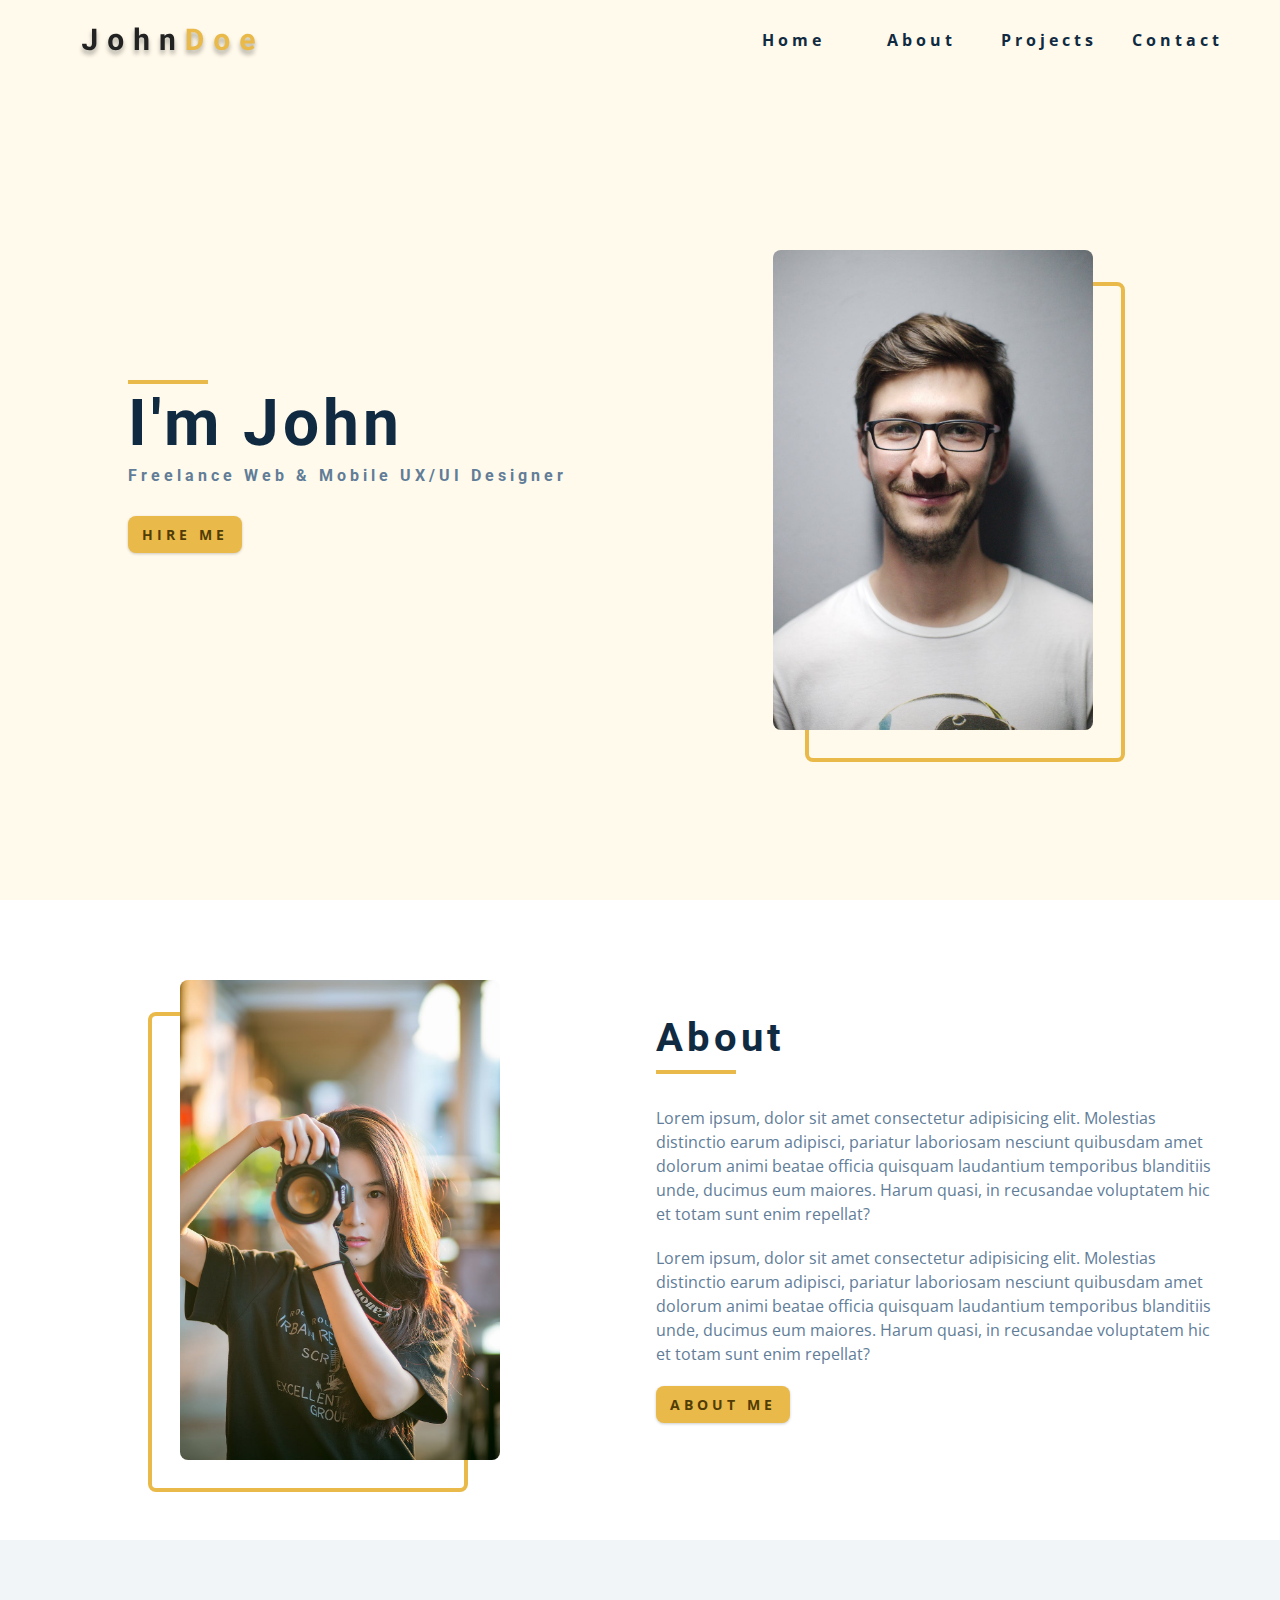
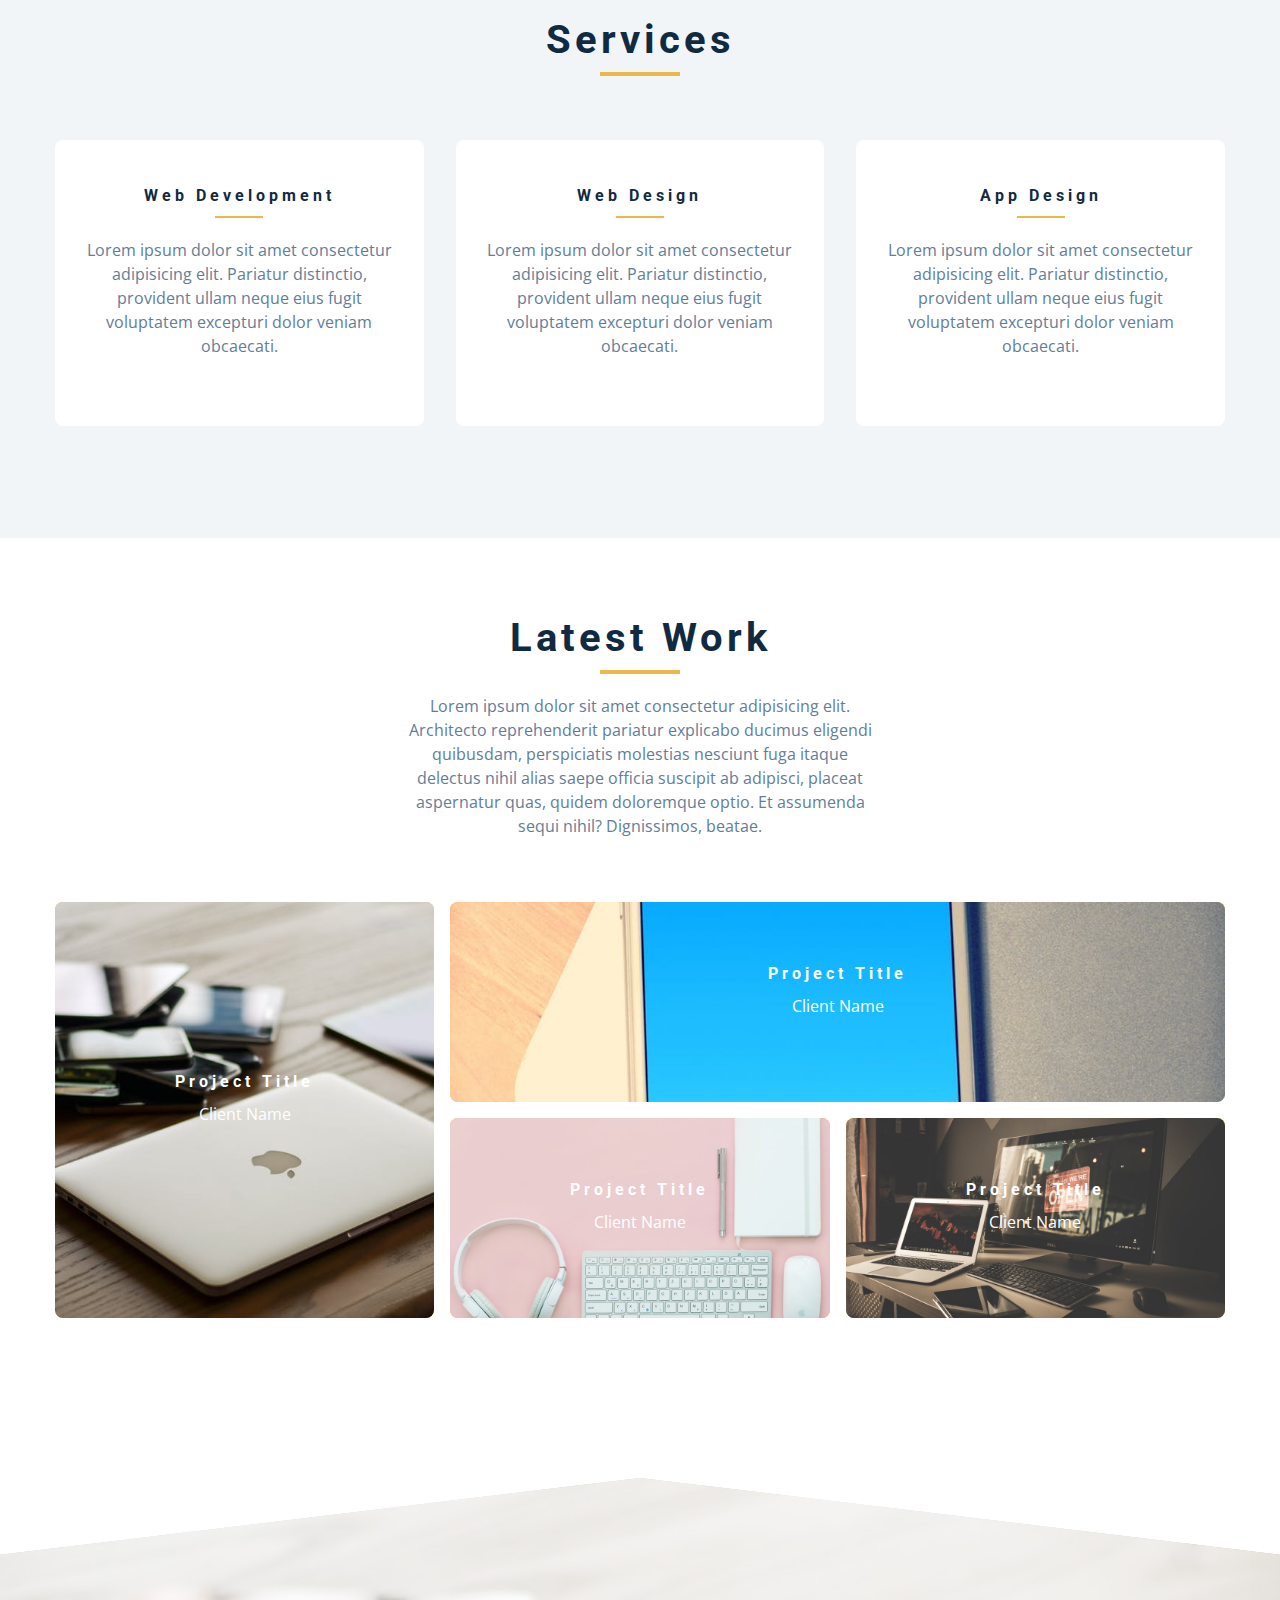
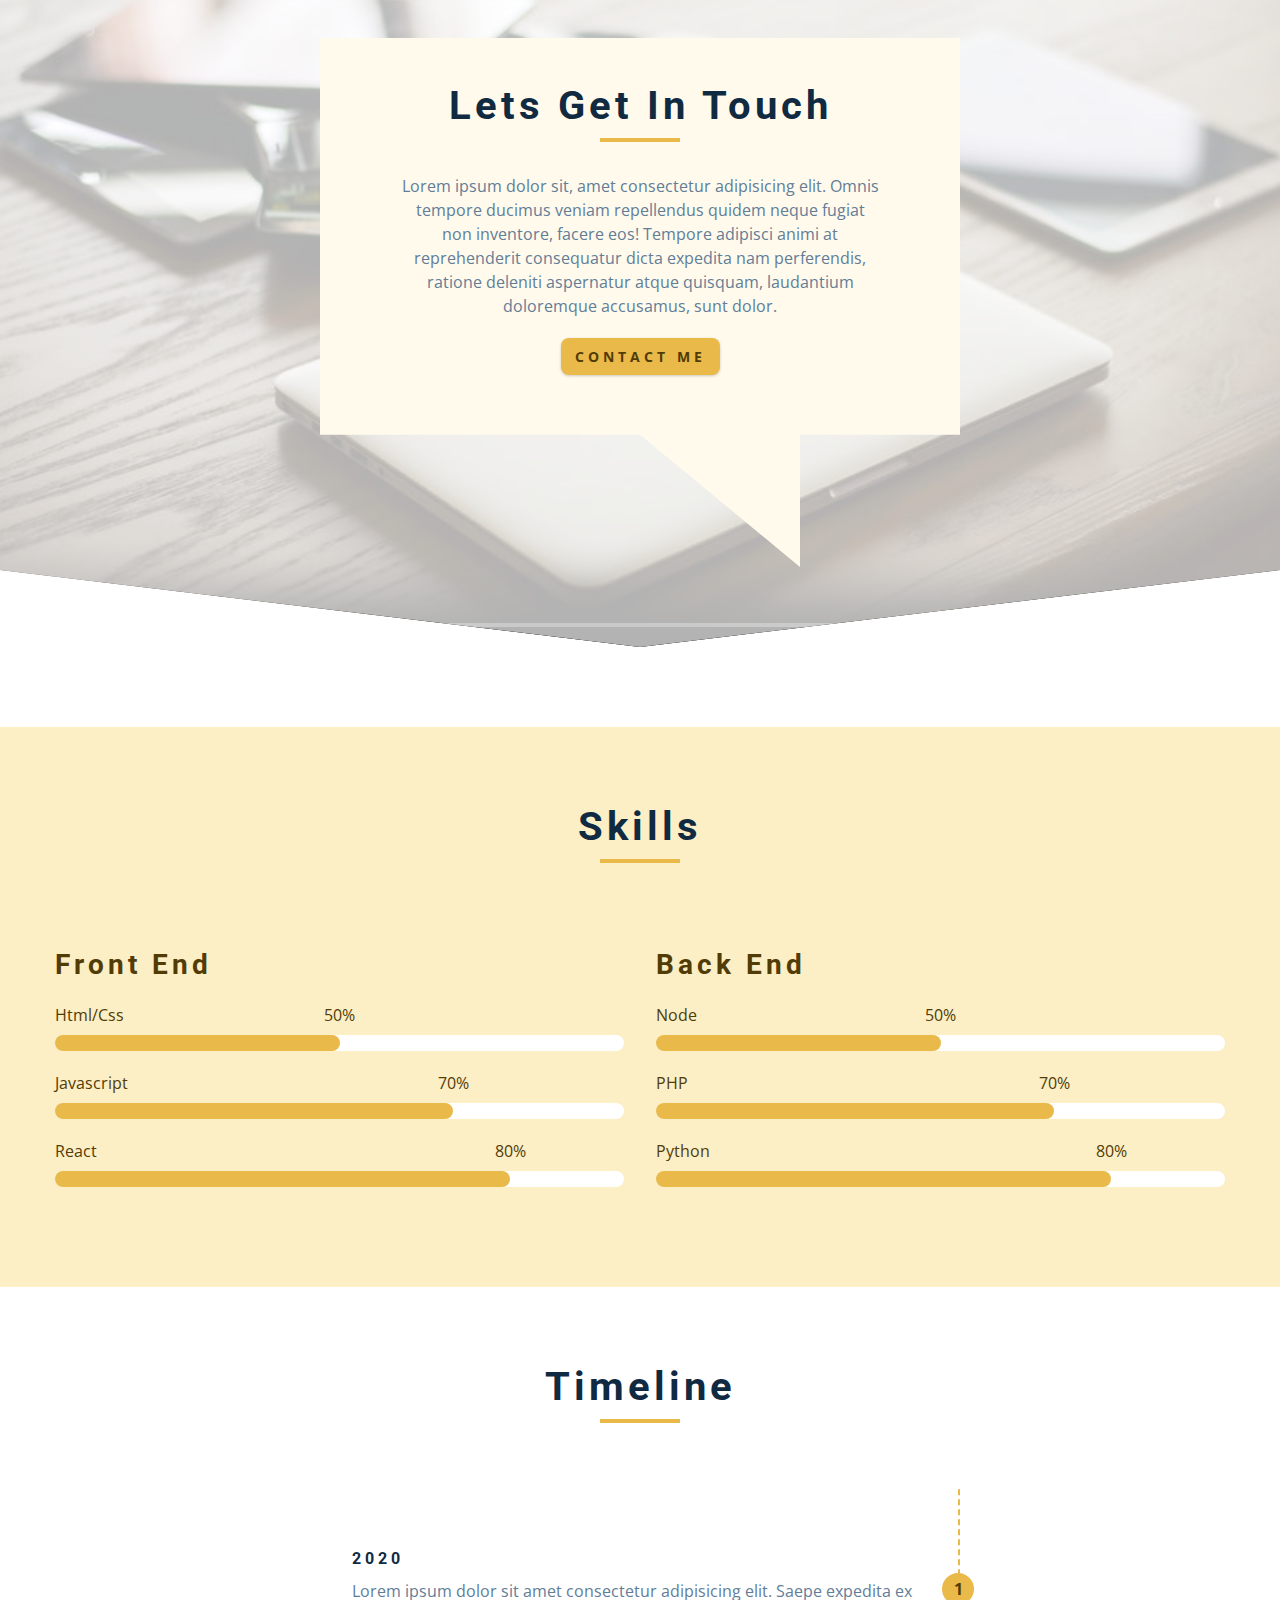
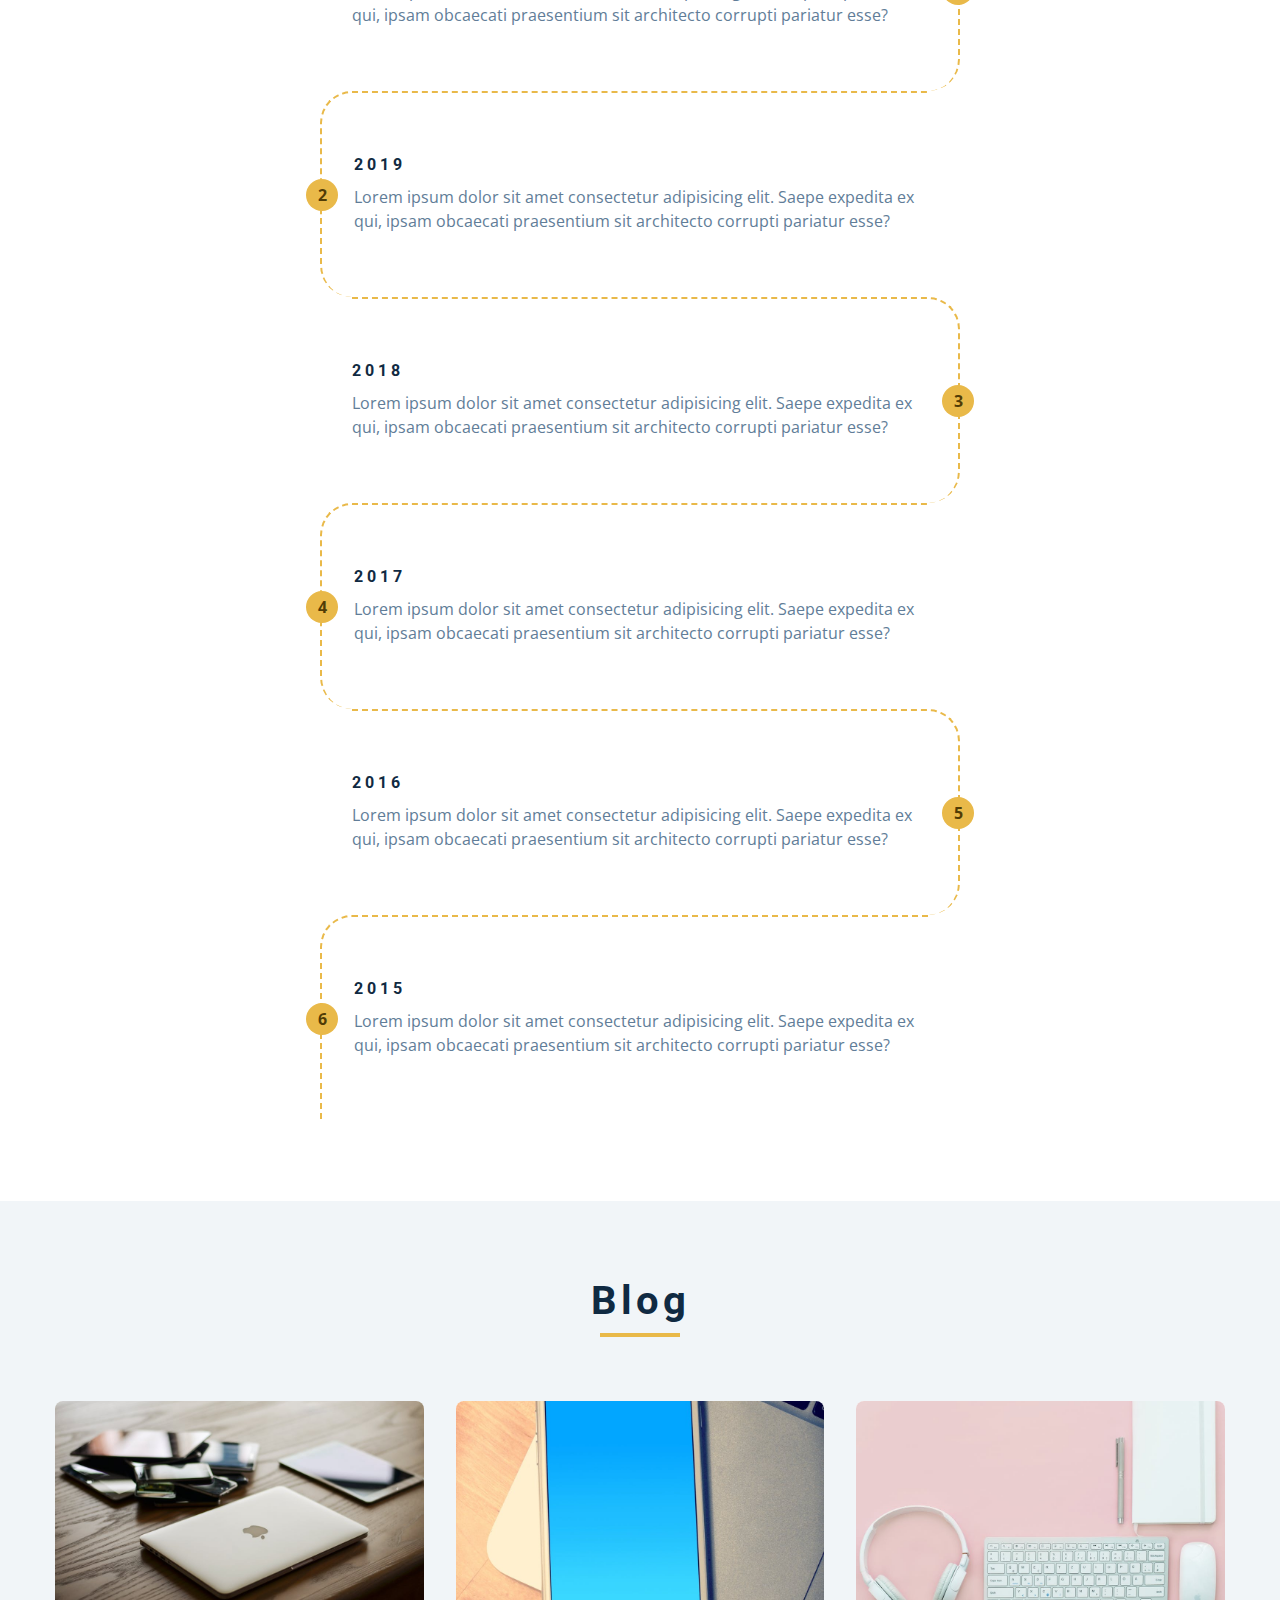
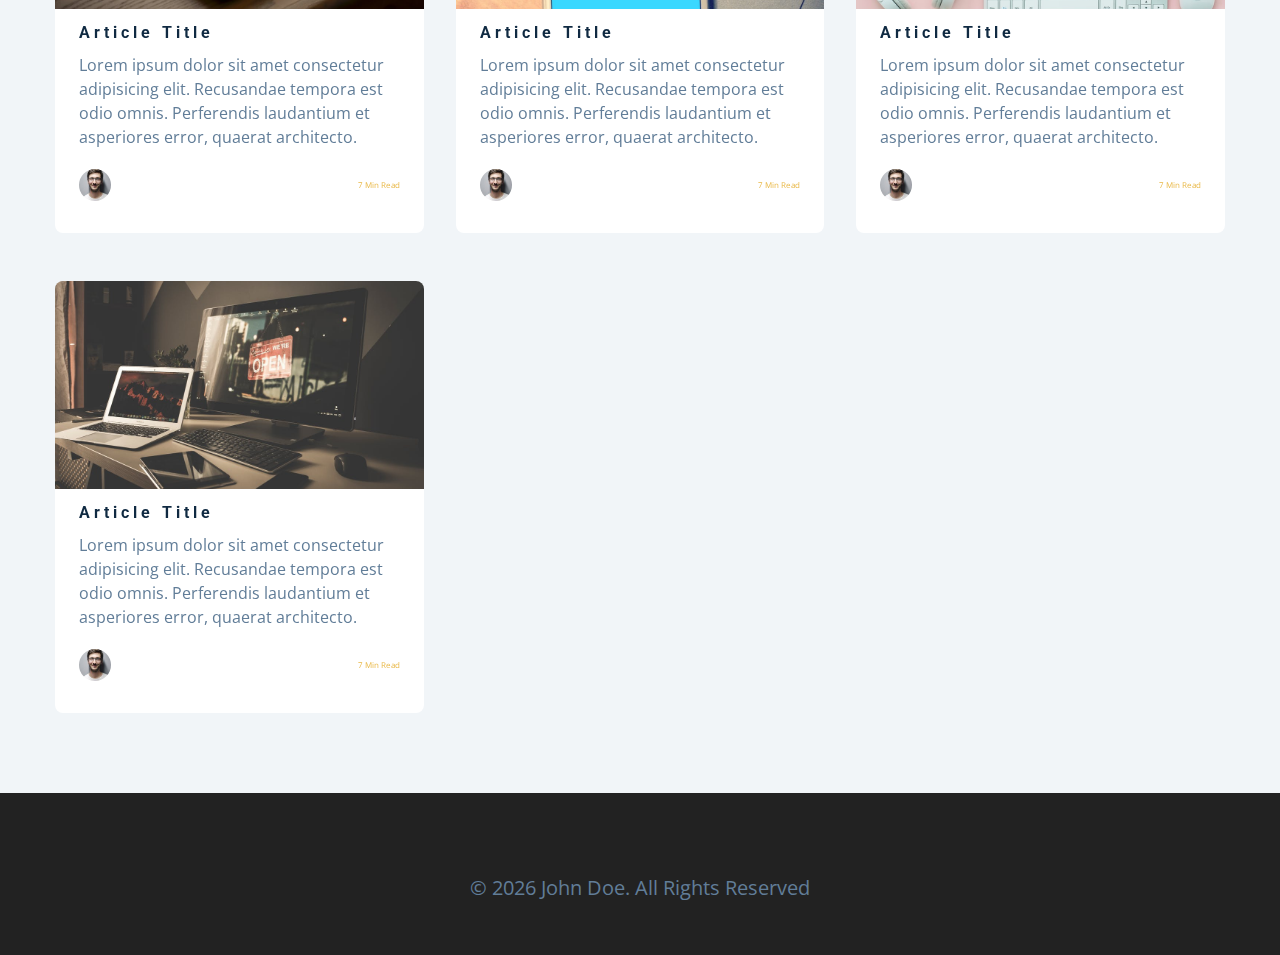
==== index.html @ f06150a5 "my commit" ====
<!DOCTYPE html>
<html lang="en">
  <head>
    <meta charset="UTF-8" />
    <meta name="viewport" content="width=device-width, initial-scale=1.0" />
    <title>John Doe || Home</title>
    <!-- font-awesome -->
    <link
      rel="stylesheet"
      href="./fontawesome-free-5.12.1-web/css/all.min.css"
    />
    <!-- css -->
    <link rel="stylesheet" href="./css/styles.css" />
  </head>
  <body>
    <!-- navbar -->
    <nav class="nav" id="nav">
      <div class="nav-center">
        <!-- nav header -->
        <div class="nav-header">
          <img src="./images/logo.svg" class="nav-logo" alt="nav-logo" />
          <button class="nav-btn" id="nav-btn">
            <i class="fas fa-bars"></i>
          </button>
        </div>
        <!-- nav links -->
        <ul class="nav-links">
          <li>
            <a href="index.html">home</a>
          </li>
          <li>
            <a href="about.html">about</a>
          </li>
          <li>
            <a href="projects.html">projects</a>
          </li>
          <li>
            <a href="contact.html">contact</a>
          </li>
        </ul>
      </div>
    </nav>
    <!-- end of navbar -->
    <!-- sidebar -->
    <aside class="sidebar" id="sidebar">
      <div>
        <button class="close-btn" id="close-btn">
          <i class="fas fa-times"></i>
        </button>
        <!-- nav links -->
        <ul class="sidebar-links">
          <li>
            <a href="index.html">home</a>
          </li>
          <li>
            <a href="about.html">about</a>
          </li>
          <li>
            <a href="projects.html">projects</a>
          </li>
          <li>
            <a href="contact.html">contact</a>
          </li>
        </ul>
        <!-- social icons -->
        <ul class="social-icons">
          <li>
            <a href="https://www.twitter.com" class="social-icon">
              <i class="fab fa-facebook"></i>
            </a>
          </li>
          <li>
            <a href="https://www.twitter.com" class="social-icon">
              <i class="fab fa-linkedin"></i>
            </a>
          </li>
          <li>
            <a href="https://www.twitter.com" class="social-icon">
              <i class="fab fa-squarespace"></i>
            </a>
          </li>
          <li>
            <a href="https://www.twitter.com" class="social-icon">
              <i class="fab fa-behance"></i>
            </a>
          </li>
          <li>
            <a href="https://www.twitter.com" class="social-icon">
              <i class="fab fa-instagram"></i>
            </a>
          </li>
        </ul>
      </div>
    </aside>
    <!-- end of sidebar -->
    <!-- header -->
    <header class="hero">
      <div class="section-center hero-center">
        <article class="hero-info">
          <div class="underline"></div>
          <h1>i'm John</h1>
          <h4>freelance web & mobile UX/UI designer</h4>
          <a href="contact.html" class="btn hero-btn">hire me</a>
          <!-- social icons -->
          <ul class="social-icons hero-icons">
            <li>
              <a href="https://www.twitter.com" class="social-icon">
                <i class="fab fa-facebook"></i>
              </a>
            </li>
            <li>
              <a href="https://www.twitter.com" class="social-icon">
                <i class="fab fa-linkedin"></i>
              </a>
            </li>
            <li>
              <a href="https://www.twitter.com" class="social-icon">
                <i class="fab fa-squarespace"></i>
              </a>
            </li>
            <li>
              <a href="https://www.twitter.com" class="social-icon">
                <i class="fab fa-behance"></i>
              </a>
            </li>
            <li>
              <a href="https://www.twitter.com" class="social-icon">
                <i class="fab fa-instagram"></i>
              </a>
            </li>
          </ul>
        </article>
        <article class="hero-img">
          <img src="./images/hero-img.jpeg" class="hero-photo" alt="John Doe" />
        </article>
      </div>
    </header>
    <!-- end of header -->
    <!-- about -->
    <section class="section about">
      <div class="section-center about-center">
        <!-- about img -->
        <article class="about-img">
          <img
            src="./images/about-img.jpeg"
            class="hero-photo"
            alt="about-img"
          />
        </article>
        <!-- about info -->
        <article class="about-info">
          <!-- section title -->
          <div class="section-title about-title">
            <h2>about</h2>
            <div class="underline"></div>
          </div>
          <!-- end of section title -->
          <p>
            Lorem ipsum, dolor sit amet consectetur adipisicing elit. Molestias
            distinctio earum adipisci, pariatur laboriosam nesciunt quibusdam
            amet dolorum animi beatae officia quisquam laudantium temporibus
            blanditiis unde, ducimus eum maiores. Harum quasi, in recusandae
            voluptatem hic et totam sunt enim repellat?
          </p>
          <p>
            Lorem ipsum, dolor sit amet consectetur adipisicing elit. Molestias
            distinctio earum adipisci, pariatur laboriosam nesciunt quibusdam
            amet dolorum animi beatae officia quisquam laudantium temporibus
            blanditiis unde, ducimus eum maiores. Harum quasi, in recusandae
            voluptatem hic et totam sunt enim repellat?
          </p>
          <a href="about.html" class="btn">about me</a>
        </article>
      </div>
    </section>
    <!-- end of about -->
    <!-- services -->
    <section class="section bg-grey">
      <!-- section title -->
      <div class="section-title">
        <h2>services</h2>
        <div class="underline"></div>
      </div>
      <!-- end of section title -->
      <div class="services-center section-center">
        <!-- single service -->
        <article class="service">
          <i class="fas fa-code service-icon"></i>
          <h4>web development</h4>
          <div class="underline"></div>
          <p>
            Lorem ipsum dolor sit amet consectetur adipisicing elit. Pariatur
            distinctio, provident ullam neque eius fugit voluptatem excepturi
            dolor veniam obcaecati.
          </p>
        </article>
        <!-- end of single service -->
        <!-- single service -->
        <article class="service">
          <i class="fab fa-sketch service-icon"></i>
          <h4>web design</h4>
          <div class="underline"></div>
          <p>
            Lorem ipsum dolor sit amet consectetur adipisicing elit. Pariatur
            distinctio, provident ullam neque eius fugit voluptatem excepturi
            dolor veniam obcaecati.
          </p>
        </article>
        <!-- end of single service -->
        <!-- single service -->
        <article class="service">
          <i class="fab fa-android service-icon"></i>
          <h4>app design</h4>
          <div class="underline"></div>
          <p>
            Lorem ipsum dolor sit amet consectetur adipisicing elit. Pariatur
            distinctio, provident ullam neque eius fugit voluptatem excepturi
            dolor veniam obcaecati.
          </p>
        </article>
        <!-- end of single service -->
      </div>
    </section>
    <!-- end of services -->
    <!-- projects -->
    <section class="section projects">
      <!-- section title -->
      <div class="section-title">
        <h2>latest work</h2>
        <div class="underline"></div>
        <p class="projects-text">
          Lorem ipsum dolor sit amet consectetur adipisicing elit. Architecto
          reprehenderit pariatur explicabo ducimus eligendi quibusdam,
          perspiciatis molestias nesciunt fuga itaque delectus nihil alias saepe
          officia suscipit ab adipisci, placeat aspernatur quas, quidem
          doloremque optio. Et assumenda sequi nihil? Dignissimos, beatae.
        </p>
      </div>
      <!-- end of section title -->
      <div class="section-center projects-center">
        <!-- single project -->
        <a href="projects.html" class="project-1">
          <article class="project">
            <img
              src="./images/project-1.jpeg"
              alt="single project"
              class="project-img"
            />
            <div class="project-info">
              <h4>project title</h4>
              <p>client name</p>
            </div>
          </article>
        </a>
        <!-- end of single project -->
        <!-- single project -->
        <a href="projects.html" class="project-2">
          <article class="project">
            <img
              src="./images/project-2.jpeg"
              alt="single project"
              class="project-img"
            />
            <div class="project-info">
              <h4>project title</h4>
              <p>client name</p>
            </div>
          </article>
        </a>
        <!-- end of single project -->
        <!-- single project -->
        <a href="projects.html" class="project-3">
          <article class="project">
            <img
              src="./images/project-3.jpeg"
              alt="single project"
              class="project-img"
            />
            <div class="project-info">
              <h4>project title</h4>
              <p>client name</p>
            </div>
          </article>
        </a>
        <!-- end of single project -->
        <!-- single project -->
        <a href="projects.html" class="project-4">
          <article class="project">
            <img
              src="./images/project-4.jpeg"
              alt="single project"
              class="project-img"
            />
            <div class="project-info">
              <h4>project title</h4>
              <p>client name</p>
            </div>
          </article>
        </a>
        <!-- end of single project -->
      </div>
    </section>
    <!-- end of projects -->
    <!-- connect -->
    <section class="connect">
      <video
        controls
        autoplay
        muted
        loop
        class="video-container"
        poster="./images/project-1.jpeg"
      >
        <source src="./videos/connect.mp4" type="video/mp4" />
        sorry,your browser does not support embeded videos
      </video>
      <div class="video-banner">
        <!-- section title -->
        <div class="section-title">
          <h2>lets get in touch</h2>
          <div class="underline"></div>
        </div>
        <p class="video-text">
          Lorem ipsum dolor sit, amet consectetur adipisicing elit. Omnis
          tempore ducimus veniam repellendus quidem neque fugiat non inventore,
          facere eos! Tempore adipisci animi at reprehenderit consequatur dicta
          expedita nam perferendis, ratione deleniti aspernatur atque quisquam,
          laudantium doloremque accusamus, sunt dolor.
        </p>
        <a href="contact.html" class="btn">contact me</a>
        <!-- end of section title -->
      </div>
    </section>
    <!-- end of connect -->
    <!-- skills -->
    <section class="section skills">
      <!-- section title -->
      <div class="section-title">
        <h2>skills</h2>
        <div class="underline"></div>
      </div>
      <!-- end of section title -->
      <div class="section-center skills-center">
        <article>
          <h3>front end</h3>
          <!-- single skill -->
          <div class="skill">
            <p>html/css</p>
            <div class="skill-container">
              <div class="skill-value"></div>
              <p class="skill-text">50%</p>
            </div>
          </div>
          <!-- end of single skill -->
          <!-- single skill -->
          <div class="skill">
            <p>Javascript</p>
            <div class="skill-container">
              <div class="skill-value value-70"></div>
              <p class="skill-text skill-text-70">70%</p>
            </div>
          </div>
          <!-- end of single skill -->
          <!-- single skill -->
          <div class="skill">
            <p>React</p>
            <div class="skill-container">
              <div class="skill-value value-80"></div>
              <p class="skill-text skill-text-80">80%</p>
            </div>
          </div>
          <!-- end of single skill -->
        </article>
        <article>
          <h3>back end</h3>
          <!-- single skill -->
          <div class="skill">
            <p>node</p>
            <div class="skill-container">
              <div class="skill-value"></div>
              <p class="skill-text">50%</p>
            </div>
          </div>
          <!-- end of single skill -->
          <!-- single skill -->
          <div class="skill">
            <p>PHP</p>
            <div class="skill-container">
              <div class="skill-value value-70"></div>
              <p class="skill-text skill-text-70">70%</p>
            </div>
          </div>
          <!-- end of single skill -->
          <!-- single skill -->
          <div class="skill">
            <p>Python</p>
            <div class="skill-container">
              <div class="skill-value value-80"></div>
              <p class="skill-text skill-text-80">80%</p>
            </div>
          </div>
          <!-- end of single skill -->
        </article>
      </div>
    </section>
    <!-- end of skills -->
    <!-- timeline -->
    <section class="section timeline">
      <!-- section title -->
      <div class="section-title">
        <h2>timeline</h2>
        <div class="underline"></div>
      </div>
      <!-- end of section title -->
      <div class="section-center timeline-center">
        <!-- single timeline item -->
        <article class="timeline-item">
          <h4>2020</h4>
          <p>
            Lorem ipsum dolor sit amet consectetur adipisicing elit. Saepe
            expedita ex qui, ipsam obcaecati praesentium sit architecto corrupti
            pariatur esse?
          </p>
          <span class="number">1</span>
        </article>
        <!-- end of single timeline item -->
        <!-- single timeline item -->
        <article class="timeline-item">
          <h4>2019</h4>
          <p>
            Lorem ipsum dolor sit amet consectetur adipisicing elit. Saepe
            expedita ex qui, ipsam obcaecati praesentium sit architecto corrupti
            pariatur esse?
          </p>
          <span class="number">2</span>
        </article>
        <!-- end of single timeline item -->
        <!-- single timeline item -->
        <article class="timeline-item">
          <h4>2018</h4>
          <p>
            Lorem ipsum dolor sit amet consectetur adipisicing elit. Saepe
            expedita ex qui, ipsam obcaecati praesentium sit architecto corrupti
            pariatur esse?
          </p>
          <span class="number">3</span>
        </article>
        <!-- end of single timeline item -->
        <!-- single timeline item -->
        <article class="timeline-item">
          <h4>2017</h4>
          <p>
            Lorem ipsum dolor sit amet consectetur adipisicing elit. Saepe
            expedita ex qui, ipsam obcaecati praesentium sit architecto corrupti
            pariatur esse?
          </p>
          <span class="number">4</span>
        </article>
        <!-- end of single timeline item -->
        <!-- single timeline item -->
        <article class="timeline-item">
          <h4>2016</h4>
          <p>
            Lorem ipsum dolor sit amet consectetur adipisicing elit. Saepe
            expedita ex qui, ipsam obcaecati praesentium sit architecto corrupti
            pariatur esse?
          </p>
          <span class="number">5</span>
        </article>
        <!-- end of single timeline item -->
        <!-- single timeline item -->
        <article class="timeline-item">
          <h4>2015</h4>
          <p>
            Lorem ipsum dolor sit amet consectetur adipisicing elit. Saepe
            expedita ex qui, ipsam obcaecati praesentium sit architecto corrupti
            pariatur esse?
          </p>
          <span class="number">6</span>
        </article>
        <!-- end of single timeline item -->
      </div>
    </section>
    <!--end of  timeline -->
    <!-- blog -->
    <section class="section blog">
      <!-- section title -->
      <div class="section-title">
        <h2>Blog</h2>
        <div class="underline"></div>
      </div>
      <!-- end of section title -->
      <div class="section-center blog-center">
        <!-- single article -->
        <div class="card">
          <!-- card front -->
          <div class="card-side card-front">
            <img src="./images/project-1.jpeg" alt="" />
            <div class="card-info">
              <h4>article title</h4>
              <p>
                Lorem ipsum dolor sit amet consectetur adipisicing elit.
                Recusandae tempora est odio omnis. Perferendis laudantium et
                asperiores error, quaerat architecto.
              </p>
              <div class="card-footer">
                <img src="./images/hero-img-small.jpeg" alt="author-img" />
                <p>7 min read</p>
              </div>
            </div>
          </div>
          <!-- card back -->
          <div class="card-side card-back">
            <button class="btn">read more</button>
          </div>
        </div>
        <!-- end of single article -->
        <!-- single article -->
        <div class="card">
          <!-- card front -->
          <div class="card-side card-front">
            <img src="./images/project-2.jpeg" alt="" />
            <div class="card-info">
              <h4>article title</h4>
              <p>
                Lorem ipsum dolor sit amet consectetur adipisicing elit.
                Recusandae tempora est odio omnis. Perferendis laudantium et
                asperiores error, quaerat architecto.
              </p>
              <div class="card-footer">
                <img src="./images/hero-img-small.jpeg" alt="author-img" />
                <p>7 min read</p>
              </div>
            </div>
          </div>
          <!-- card back -->
          <div class="card-side card-back">
            <button class="btn">read more</button>
          </div>
        </div>
        <!-- end of single article -->
        <!-- single article -->
        <div class="card">
          <!-- card front -->
          <div class="card-side card-front">
            <img src="./images/project-3.jpeg" alt="" />
            <div class="card-info">
              <h4>article title</h4>
              <p>
                Lorem ipsum dolor sit amet consectetur adipisicing elit.
                Recusandae tempora est odio omnis. Perferendis laudantium et
                asperiores error, quaerat architecto.
              </p>
              <div class="card-footer">
                <img src="./images/hero-img-small.jpeg" alt="author-img" />
                <p>7 min read</p>
              </div>
            </div>
          </div>
          <!-- card back -->
          <div class="card-side card-back">
            <button class="btn">read more</button>
          </div>
        </div>
        <!-- end of single article -->
        <!-- single article -->
        <div class="card">
          <!-- card front -->
          <div class="card-side card-front">
            <img src="./images/project-4.jpeg" alt="" />
            <div class="card-info">
              <h4>article title</h4>
              <p>
                Lorem ipsum dolor sit amet consectetur adipisicing elit.
                Recusandae tempora est odio omnis. Perferendis laudantium et
                asperiores error, quaerat architecto.
              </p>
              <div class="card-footer">
                <img src="./images/hero-img-small.jpeg" alt="author-img" />
                <p>7 min read</p>
              </div>
            </div>
          </div>
          <!-- card back -->
          <div class="card-side card-back">
            <button class="btn">read more</button>
          </div>
        </div>
        <!-- end of single article -->
      </div>
    </section>
    <!--end of  blog -->
    <!-- footer -->
    <footer class="footer">
      <!-- social icons -->
      <ul class="social-icons">
        <li>
          <a href="https://www.twitter.com" class="social-icon">
            <i class="fab fa-facebook"></i>
          </a>
        </li>
        <li>
          <a href="https://www.twitter.com" class="social-icon">
            <i class="fab fa-linkedin"></i>
          </a>
        </li>
        <li>
          <a href="https://www.twitter.com" class="social-icon">
            <i class="fab fa-squarespace"></i>
          </a>
        </li>
        <li>
          <a href="https://www.twitter.com" class="social-icon">
            <i class="fab fa-behance"></i>
          </a>
        </li>
        <li>
          <a href="https://www.twitter.com" class="social-icon">
            <i class="fab fa-instagram"></i>
          </a>
        </li>
      </ul>
      <p>&copy; <span id="date"></span> john doe. all rights reserved</p>
    </footer>
    <script src="./js/app.js"></script>
  </body>
</html>
---- css/styles.css ----
/*
=============== 
Fonts
===============
*/
@import url("https://fonts.googleapis.com/css?family=Open+Sans|Roboto:400,700&display=swap");

/*
=============== 
Variables
===============
*/

:root {
  /* dark shades of primary color*/
  --clr-primary-1: hsl(43, 86%, 17%);
  --clr-primary-2: hsl(43, 77%, 27%);
  --clr-primary-3: hsl(43, 72%, 37%);
  --clr-primary-4: hsl(42, 63%, 48%);
  /* primary/main color */
  --clr-primary-5: hsl(42, 78%, 60%);
  /* lighter shades of primary color */
  --clr-primary-6: hsl(43, 89%, 70%);
  --clr-primary-7: hsl(43, 90%, 76%);
  --clr-primary-8: hsl(45, 86%, 81%);
  --clr-primary-9: hsl(45, 90%, 88%);
  --clr-primary-10: hsl(45, 100%, 96%);
  /* darkest grey - used for headings */
  --clr-grey-1: hsl(209, 61%, 16%);
  --clr-grey-2: hsl(211, 39%, 23%);
  --clr-grey-3: hsl(209, 34%, 30%);
  --clr-grey-4: hsl(209, 28%, 39%);
  /* grey used for paragraphs */
  --clr-grey-5: hsl(210, 22%, 49%);
  --clr-grey-6: hsl(209, 23%, 60%);
  --clr-grey-7: hsl(211, 27%, 70%);
  --clr-grey-8: hsl(210, 31%, 80%);
  --clr-grey-9: hsl(212, 33%, 89%);
  --clr-grey-10: hsl(210, 36%, 96%);
  --clr-white: #fff;
  --ff-primary: "Roboto", sans-serif;
  --ff-secondary: "Open Sans", sans-serif;
  --transition: all 0.3s linear;
  --spacing: 0.25rem;
  --radius: 0.5rem;
  --light-shadow: 0 5px 15px rgba(0, 0, 0, 0.1);
  --dark-shadow: 0 5px 15px rgba(0, 0, 0, 0.2);
  --max-width: 1170px;
}
/*
=============== 
Global Styles
===============
*/

*,
::after,
::before {
  margin: 0;
  padding: 0;
  box-sizing: border-box;
}
body {
  font-family: var(--ff-secondary);
  background: var(--clr-white);
  color: var(--clr-grey-1);
  line-height: 1.5;
  font-size: 0.875rem;
}
ul {
  list-style-type: none;
}
a {
  text-decoration: none;
}
img:not(.nav-logo) {
  width: 100%;
  display: block;
}

h1,
h2,
h3,
h4 {
  letter-spacing: var(--spacing);
  text-transform: capitalize;
  line-height: 1.25;
  margin-bottom: 0.75rem;
  font-family: var(--ff-primary);
}
h1 {
  font-size: 3rem;
}
h2 {
  font-size: 2rem;
}
h3 {
  font-size: 1.25rem;
}
h4 {
  font-size: 0.875rem;
}
p {
  margin-bottom: 1.25rem;
  color: var(--clr-grey-5);
}
@media screen and (min-width: 800px) {
  h1 {
    font-size: 4rem;
  }
  h2 {
    font-size: 2.5rem;
  }
  h3 {
    font-size: 1.75rem;
  }
  h4 {
    font-size: 1rem;
  }
  body {
    font-size: 1rem;
  }
  h1,
  h2,
  h3,
  h4 {
    line-height: 1;
  }
}
/*  global classes */

.btn {
  text-transform: uppercase;
  background: var(--clr-primary-5);
  color: var(--clr-primary-1);
  padding: 0.375rem 0.75rem;
  letter-spacing: var(--spacing);
  display: inline-block;
  font-weight: 700;
  -webkit-transition: var(--transition);
  transition: var(--transition);
  font-size: 0.875rem;
  border: 2px solid transparent;
  cursor: pointer;
  box-shadow: 0 1px 3px rgba(0, 0, 0, 0.2);
  border-radius: var(--radius);
}
.btn:hover {
  color: var(--clr-primary-1);
  background: var(--clr-primary-7);
}
/* section */
.section {
  padding: 5rem 0;
}

.section-center {
  width: 90vw;
  margin: 0 auto;
  max-width: 1170px;
}
@media screen and (min-width: 992px) {
  .section-center {
    width: 95vw;
  }
}
/* added during recording */
.underline {
  width: 5rem;
  height: 0.25rem;
  margin-bottom: 1.25rem;
  background: var(--clr-primary-5);
  margin-left: auto;
  margin-right: auto;
}
.section-title {
  margin-bottom: 4rem;
  text-align: center;
}
.bg-grey {
  background: var(--clr-grey-10);
}
/*
=============== 
Navbar
===============
*/
.nav-links {
  display: none;
}
.nav {
  height: 5rem;
  padding: 1rem;
  display: grid;
  align-items: center;
  transition: var(--transition);
}
.nav-center {
  width: 100%;
  max-width: 1170px;
  margin: 0 auto;
}
.nav-header {
  display: grid;
  grid-template-columns: auto 1fr;
  align-items: center;
}
.nav-btn {
  background: transparent;
  border-color: transparent;
  color: var(--clr-primary-5);
  font-size: 2rem;
  cursor: pointer;
  /* justify-content:space-between */
  justify-self: end;
}
@media screen and (min-width: 768px) {
  .nav {
    background: var(--clr-primary-10);
  }
  .nav-btn {
    display: none;
  }
  .nav-links {
    display: grid;
    grid-template-columns: repeat(4, 1fr);
    justify-items: center;
    column-gap: 2rem;
    justify-self: end;
  }
  .nav-links a {
    text-transform: capitalize;
    color: var(--clr-grey-1);
    font-weight: bold;
    letter-spacing: var(--spacing);
    transition: var(--transition);
  }
  .nav-links a:hover {
    color: var(--clr-primary-5);
  }
  .nav-center {
    display: grid;
    grid-template-columns: auto 1fr;
    align-items: center;
  }
}
/* fixed navbar */
.navbar-fixed {
  position: fixed;
  top: 0;
  left: 0;
  width: 100%;
  background: var(--clr-white);
  z-index: 2;
  box-shadow: var(--light-shadow);
}
/*
=============== 
Sidebar
===============
*/
.sidebar {
  position: fixed;
  top: 0;
  left: 0;
  height: 100%;
  width: 100%;
  background: var(--clr-grey-10);
  z-index: 4;
  display: grid;
  /* align-items: center;
  justify-content: center; */
  place-items: center;
  transition: var(--transition);
  transform: translateX(-100%);
}
.show-sidebar {
  transform: translateX(0);
}
.sidebar-links {
  text-align: center;
}
.sidebar-links a {
  text-transform: capitalize;
  transition: var(--transition);
  color: var(--clr-grey-5);
  letter-spacing: var(--spacing);
  display: inline-block;
  margin-bottom: 1.5rem;
}
.sidebar-links a:hover {
  color: var(--clr-primary-5);
}
.social-icons {
  display: grid;
  margin-top: 3rem;
  width: 20rem;
  grid-template-columns: repeat(5, 1fr);
  justify-items: center;
}
.social-icon {
  font-size: 1.5rem;
  color: var(--clr-grey-1);
  transition: var(--transition);
}
.social-icon:hover {
  color: var(--clr-primary-5);
}
.close-btn {
  position: absolute;
  top: 1rem;
  right: 1rem;
  font-size: 3rem;
  background: transparent;
  border: transparent;
  transition: var(--transition);
  color: #bb2525;
}
.close-btn:hover {
  color: #e66b6b;
}
/*
=============== 
Hero
===============
*/
.hero .underline {
  margin-bottom: 0.5rem;
  margin-left: 0;
}
.hero-img {
  display: none;
}
.hero {
  background: var(--clr-primary-10);
}
.hero-center {
  min-height: calc(100vh - 5rem);
  display: grid;
  place-items: center;
}
.hero-info h4 {
  color: var(--clr-grey-5);
}
.hero-icons {
  justify-items: start;
}
.hero-btn {
  margin-top: 1.25rem;
}
@media screen and (min-width: 992px) {
  .hero-img {
    display: block;
    position: relative;
  }
  .hero-center {
    grid-template-columns: 1fr 1fr;
  }

  .hero-img::before,
  .about-img::before {
    content: "";
    position: absolute;
    width: 100%;
    height: 100%;
    border: 0.25rem solid var(--clr-primary-5);
    top: 2rem;
    right: -2rem;
    border-radius: var(--radius);
  }
}
.hero-photo {
  max-width: 25rem;
  max-height: 30rem;
  object-fit: cover;
  border-radius: var(--radius);
  position: relative;
}
/*
=============== 
About
===============
*/
/* section title added to globals */
.about-title {
  text-align: left;
  margin-bottom: 2rem;
}
.about-title .underline {
  margin-left: 0;
}
.about-center {
  display: grid;
  gap: 3rem 2rem;
}
.about-img {
  justify-self: center;
}
@media screen and (min-width: 992px) {
  .about-center {
    grid-template-columns: 1fr 1fr;
  }
  .about-img {
    position: relative;
  }
  .about-img::before {
    left: -2rem;
  }
  .about-info {
    align-self: center;
  }
}
/*
=============== 
Services
===============
*/
/* bg-grey in globals */
.service {
  background: var(--clr-white);
  padding: 3rem 1.5rem;
  margin-bottom: 2rem;
  border-radius: var(--radius);
  text-align: center;
  transition: var(--transition);
}
.service-icon {
  font-size: 2rem;
  margin-bottom: 1.5rem;
}
.service .underline {
  width: 3rem;
  height: 0.12rem;
  transition: var(--transition);
}
.service p {
  transition: var(--transition);
}
.service:hover {
  background: var(--clr-primary-5);
  color: var(--clr-white);
}
.service:hover p {
  color: var(--clr-white);
}
.service:hover .underline {
  background: var(--clr-white);
}
@media screen and (min-width: 676px) {
  .services-center {
    display: grid;
    grid-template-columns: 1fr 1fr;
    column-gap: 2rem;
  }
}
@media screen and (min-width: 992px) {
  .services-center {
    grid-template-columns: 1fr 1fr 1fr;
  }
}
/* small screen layout setup */

/*
=============== 
Projects
===============
*/
.projects-text {
  width: 85vw;
  max-width: 30rem;
  margin: 0 auto;
}
.project {
  position: relative;
  background: var(--clr-primary-5);
  border-radius: var(--radius);
  margin-bottom: 2rem;
}
.project-info {
  text-align: center;
  color: var(--clr-white);
  position: absolute;
  top: 50%;
  left: 50%;
  transform: translate(-50%, -50%);
  transition: var(--transition);
  opacity: 0;
}
.project-info p {
  text-transform: capitalize;
  color: var(--clr-white);
}
.project:hover,
.project-info {
  opacity: 1;
}
.project-img {
  transition: var(--transition);
  border-radius: var(--radius);
  height: 15rem;
  object-fit: cover;
}
.project:hover .project-img {
  opacity: 0.1;
}
.project::after {
  content: "";
  position: absolute;
  top: 0;
  left: 0;
  width: 100%;
  height: 100%;
  border: 0.25rem solid var(--clr-white);
  border-radius: var(--radius);
  transition: var(--transition);
  opacity: 0;
}
.project:hover::after {
  opacity: 1;
  transform: scale(0.8);
}
@media screen and (min-width: 676px) {
  .projects-center {
    display: grid;
    grid-template-columns: 1fr 1fr;
    column-gap: 2rem;
  }
}
@media screen and (min-width: 992px) {
  .projects-center {
    grid-template-columns: 1fr 1fr 1fr;
  }
}
@media screen and (min-width: 1170px) {
  .projects-center {
    grid-template-rows: 200px 200px;
    gap: 1rem;
    grid-template-areas:
      "a b b"
      "a c d";
  }
  .project-img {
    height: 100%;
  }
  .project {
    height: 100%;
  }
  .project-1 {
    grid-area: a;
  }
  .project-2 {
    grid-area: b;
  }
  .project-3 {
    grid-area: c;
  }
  .project-4 {
    grid-area: d;
  }
}
/*
=============== 
Connect
===============
*/
.connect {
  min-height: 40vh;
  position: relative;
  padding: 10rem 0 5rem 0;
  margin: 5rem 0;
}
.video-container {
  position: absolute;
  top: 0;
  left: 0;
  width: 100%;
  height: 100%;
  object-fit: cover;
  z-index: -2;
}
.connect::after {
  content: "";
  position: absolute;
  top: 0;
  left: 0;
  width: 100%;
  height: 100%;
  background: var(--clr-white);
  opacity: 0.7;
  z-index: -1;
}
.connect {
  display: grid;
  place-items: center;
}
.video-banner .section-title {
  margin-bottom: 2rem;
}
.video-text {
  max-width: 30rem;
}
.video-banner {
  background: var(--clr-primary-10);
  padding: 3rem 5rem 12rem 5rem;
  text-align: center;
  clip-path: polygon(
    0% 0%,
    100% 0%,
    100% 75%,
    75% 75%,
    75% 100%,
    50% 75%,
    0% 75%
  );
}
.connect {
  clip-path: polygon(50% 0, 100% 10%, 100% 90%, 50% 100%, 0 90%, 0 10%);
}
/*
=============== 
Skills
===============
*/
@media screen and (min-width: 768px) {
  .skills-center {
    display: grid;
    grid-template-columns: 1fr 1fr;
    column-gap: 2rem;
  }
}
.skills {
  background: var(--clr-primary-9);
}
.skills h3 {
  margin: 1.5rem 0;
  color: var(--clr-primary-1);
}
.skill {
  margin-bottom: 1.25rem;
}
.skill p {
  margin-bottom: 0.5rem;
  text-transform: capitalize;
  color: var(--clr-primary-1);
}
.skill-container {
  background: var(--clr-white);
  height: 1rem;
  width: 100%;
  border-radius: var(--radius);
  position: relative;
}
.skill-value {
  position: absolute;
  top: 0;
  left: 0;
  background: var(--clr-primary-5);
  height: 100%;
  width: 50%;
  border-radius: var(--radius);
}
.value-70 {
  width: 70%;
}
.value-80 {
  width: 80%;
}
.skill-text {
  position: absolute;
  top: -2rem;
  left: 50%;
  transform: translate(-50%);
}
.skill-text-70 {
  left: 70%;
}
.skill-text-80 {
  left: 80%;
}
/*
=============== 
Timeline
===============
*/
.timeline-center {
  width: 80vw;
  max-width: 40rem;
}
.timeline-item {
  border-top: 2px dashed var(--clr-primary-5);
  margin: 0;
  padding: 4rem 2rem;
  position: relative;
}
.timeline p {
  margin-bottom: 0;
}
.timeline-item:nth-child(even) {
  border-left: 2px dashed var(--clr-primary-5);
  border-top-left-radius: 2rem;
  border-bottom-left-radius: 2rem;
  margin-right: 2rem;
  padding-right: 0;
}
.timeline-item:nth-child(odd) {
  border-right: 2px dashed var(--clr-primary-5);
  border-top-right-radius: 2rem;
  border-bottom-right-radius: 2rem;
  margin-left: 2rem;
  padding-left: 0;
}
.timeline-item:first-child {
  border-top: 0;
  border-top-right-radius: 0;
}
.timeline-item:last-child {
  border-bottom-left-radius: 0;
}
.number {
  position: absolute;
  top: 50%;
  transform: translate(-50%, -50%);
  margin-bottom: 0;
  background: var(--clr-primary-5);
  height: 2rem;
  width: 2rem;
  border-radius: 50%;
  display: grid;
  place-items: center;
  color: var(--clr-primary-1);
  font-weight: bold;
}
.timeline-item:nth-child(even) .number {
  left: 0;
}
.timeline-item:nth-child(odd) .number {
  right: 0;
  transform: translate(50%, -50%);
}
/*
=============== 
Blog
===============
*/
.blog {
  background: var(--clr-grey-10);
}
.card {
  height: 27rem;
  position: relative;
  perspective: 1500px;
}
.card-side {
  transition: all 2s linear;
  backface-visibility: hidden;
  position: absolute;
  top: 0;
  left: 0;
  height: 100%;
  width: 100%;
  border-radius: var(--radius);
}
.card-front {
  background: var(--clr-white);
}
.card-back {
  background: var(--clr-primary-10);
  transform: rotateY(180deg);
  display: grid;
  place-items: center;
}
.card:hover .card-front {
  transform: rotateY(-180deg);
}
.card:hover .card-back {
  transform: rotateY(0);
}
/* rest of the styles */
.card-info {
  padding: 1rem 1.5rem;
}
.card-front img {
  height: 13rem;
  object-fit: cover;
  border-top-left-radius: var(--radius);
  border-top-right-radius: var(--radius);
}
.card-footer {
  display: grid;
  grid-template-columns: auto 1fr;
  align-items: center;
}
.card-footer img {
  width: 2rem;
  height: 2rem;
  object-fit: cover;
  border-radius: 50%;
}
.card-footer p {
  margin-bottom: 0;
  text-transform: capitalize;
  justify-self: end;
  color: var(--clr-primary-5);
  font-size: 0.5rem;
}
.blog-center {
  display: grid;
  grid-template-columns: repeat(auto-fill, minmax(338px, 1fr));
  gap: 3rem 2rem;
}
/*
=============== 
Footer
===============
*/
.footer {
  padding-bottom: 2rem;
  background: #222;
  display: grid;
  place-items: center;
}
.footer .social-icons {
  margin-bottom: 2rem;
}
.footer .social-icon {
  color: var(--clr-primary-5);
}
.footer .social-icon:hover {
  color: var(--clr-primary-10);
}
.footer p {
  font-size: 1.25rem;
  text-transform: capitalize;
}
/*
=============== 
Single Page
===============
*/
.single-page {
  background: var(--clr-primary-10);
  min-height: calc(100vh - 5rem - 198px);
}
.page-info {
  max-width: 700px;
}
.page-info a {
  text-transform: uppercase;
  color: var(--clr-primary-5);
  transition: var(--transition);
}
.page-info:hover {
  color: var(--clr-primary-1);
}
/*
=============== 
Products Page
===============
*/
.projects-hero {
  height: 40vh;
  background: var(--clr-primary-10);
  display: grid;
  place-items: center;
}
.projects-hero .section-title {
  margin-bottom: 0;
}
.single-project {
  background: var(--clr-grey-10);
  border-radius: var(--radius);
}
.project-container img {
  border-top-left-radius: var(--radius);
  border-top-right-radius: var(--radius);
}
.project-container {
  position: relative;
}
.project-icon {
  position: absolute;
  font-size: 1.75rem;
  bottom: 0;
  left: 50%;
  transform: translate(-50%, 50%);
  width: 4rem;
  height: 4rem;
  display: grid;
  place-items: center;
  background: var(--clr-primary-5);
  border-radius: 50%;
  color: var(--clr-primary-1);
  border: 0.375rem solid var(--clr-grey-10);
}
.project-details {
  padding: 2rem 1.5rem;
}
.project-footer {
  display: grid;
  grid-template-columns: 1fr 1fr;
  color: var(--clr-primary-5);
}
.project-footer a {
  color: var(--clr-primary-5);
  text-transform: capitalize;
  transition: var(--transition);
  justify-self: end;
}
.project-footer a:hover {
  color: var(--clr-primary-1);
}
.project-page-center {
  display: grid;
  grid-template-columns: repeat(auto-fill, minmax(330px, 1fr));
  gap: 3rem 1rem;
}
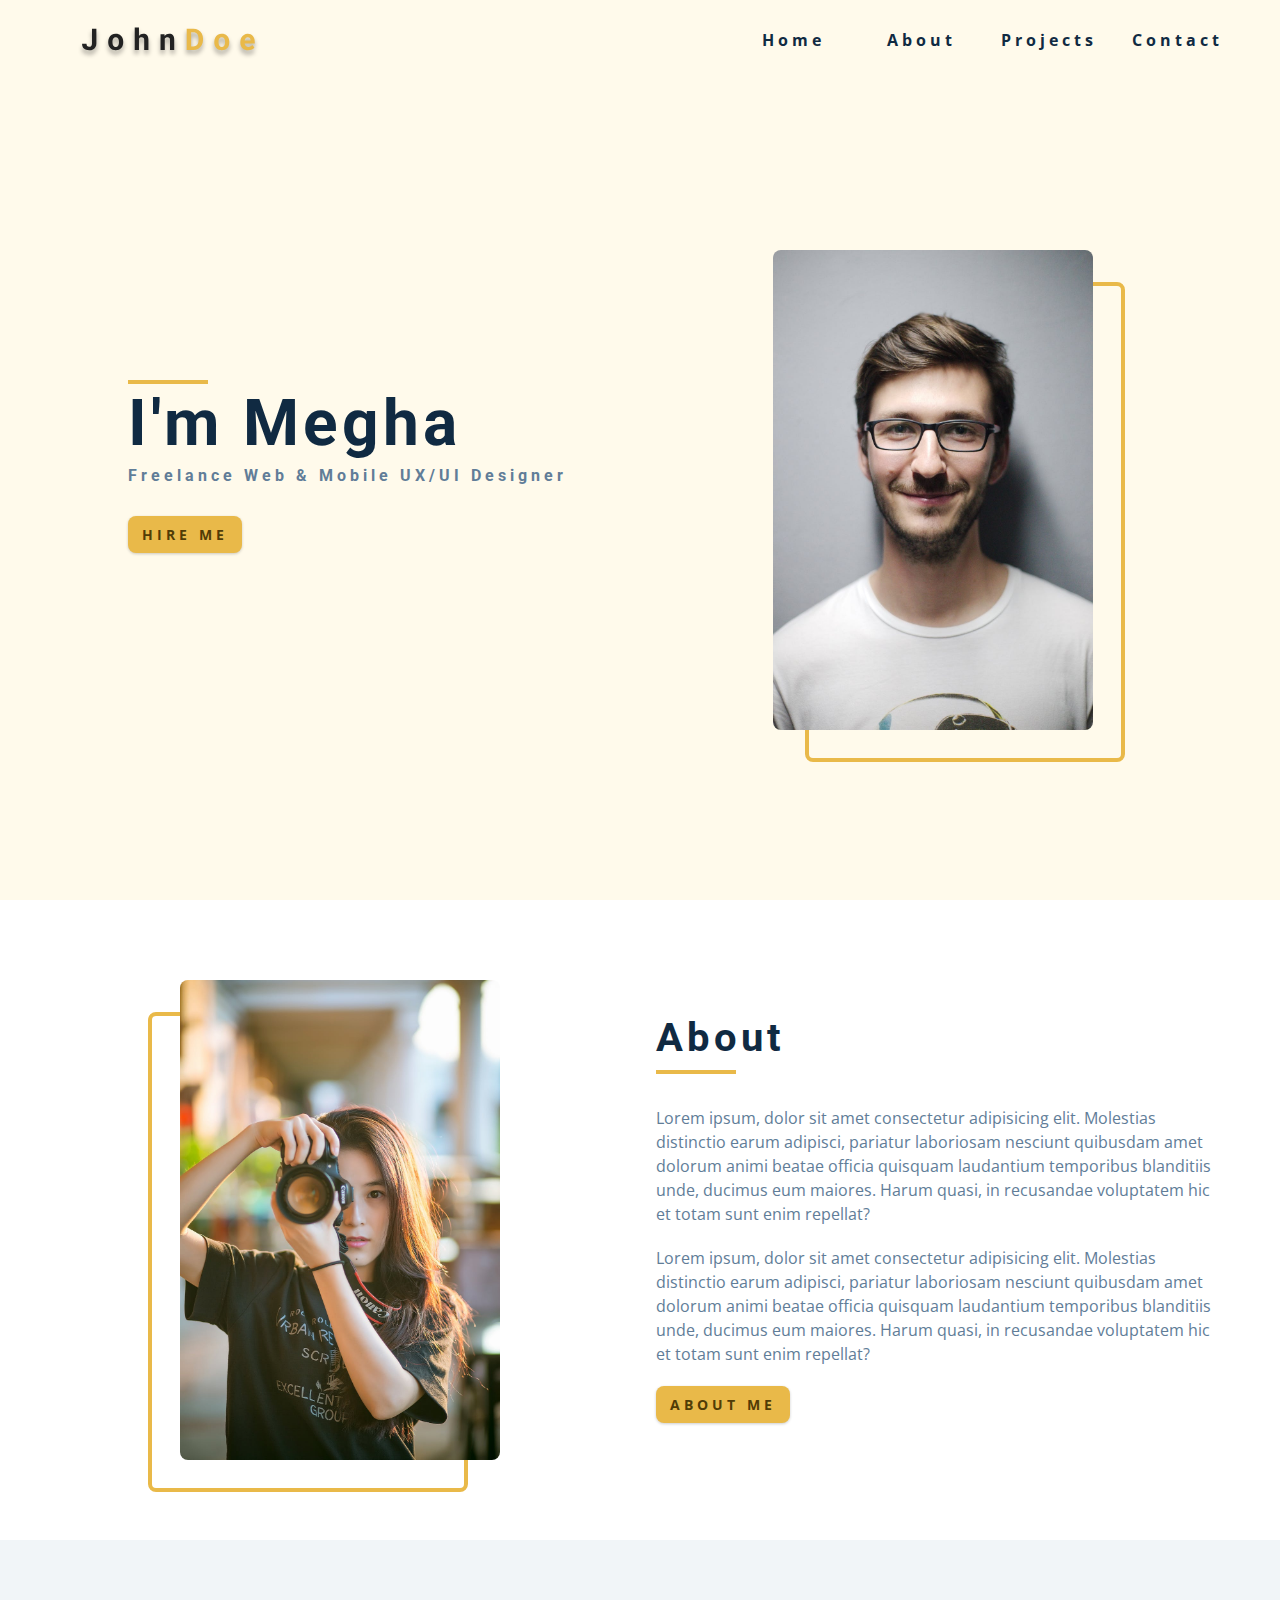
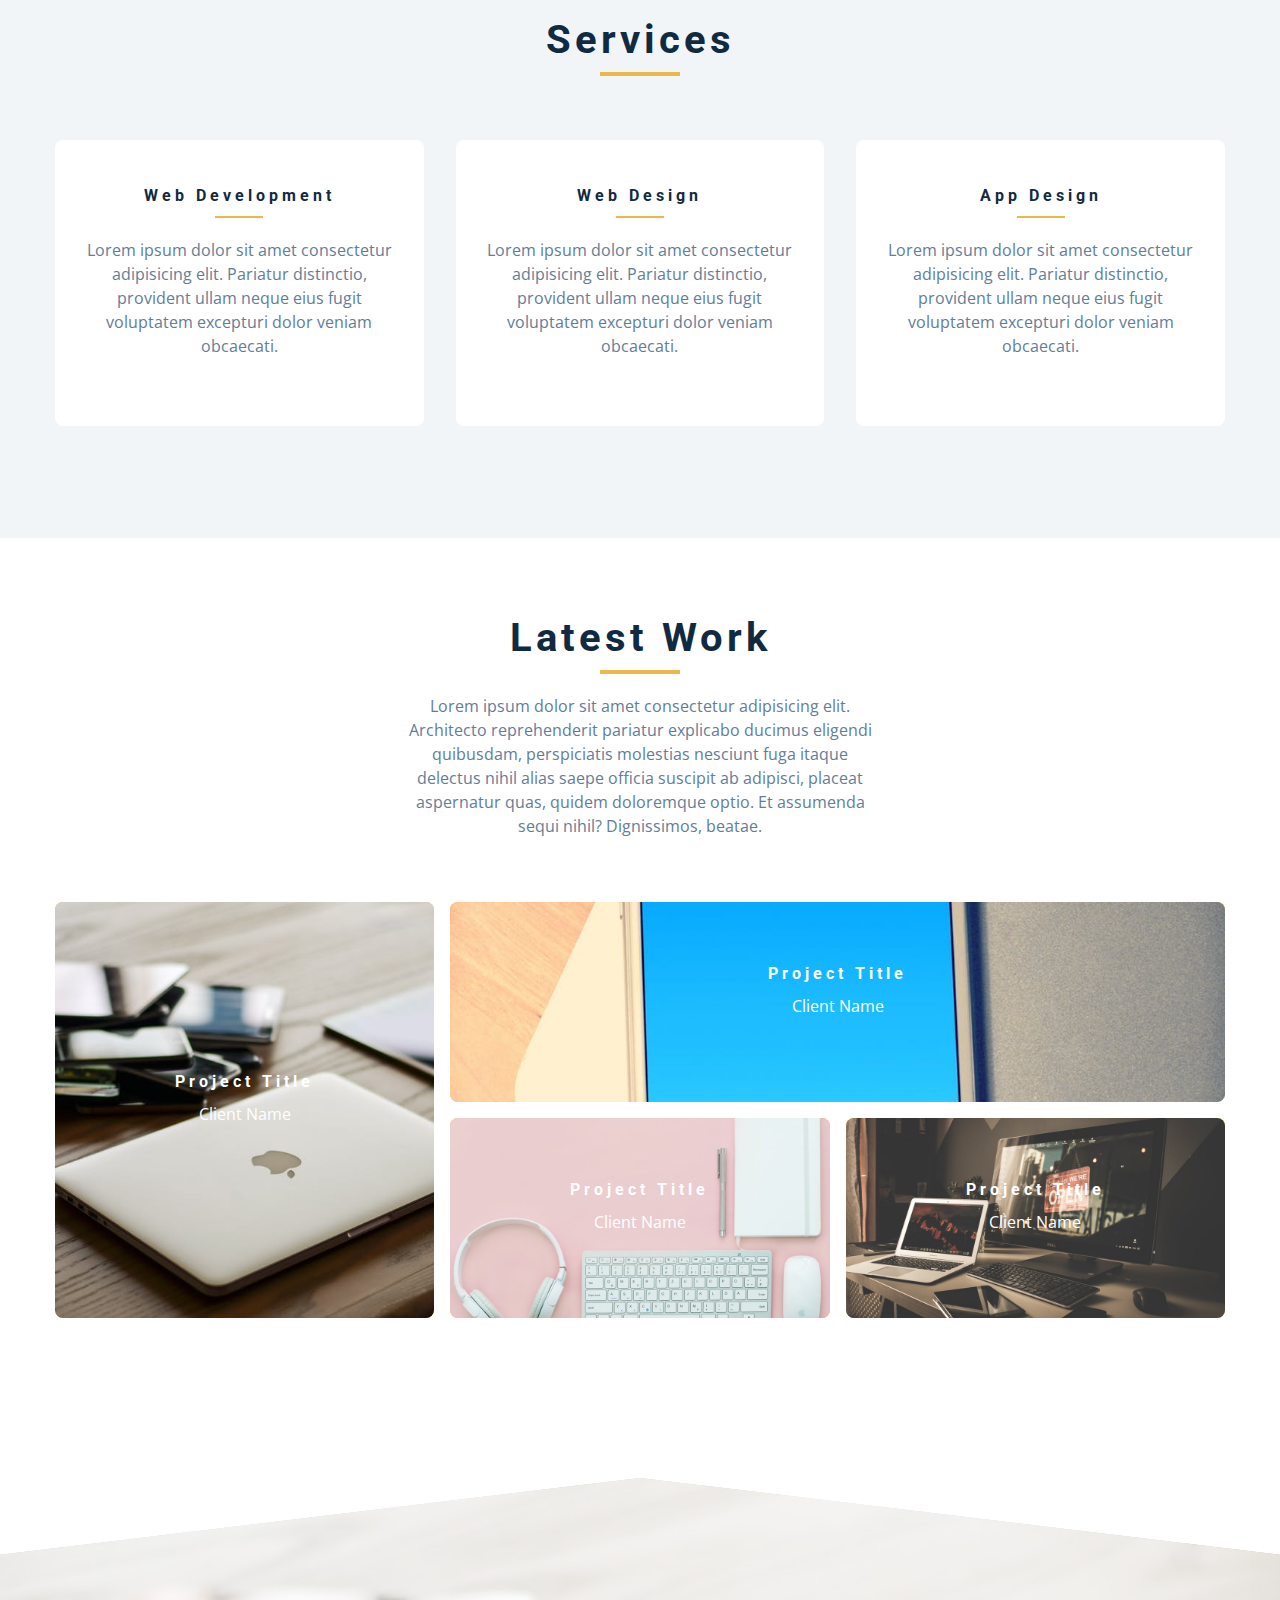
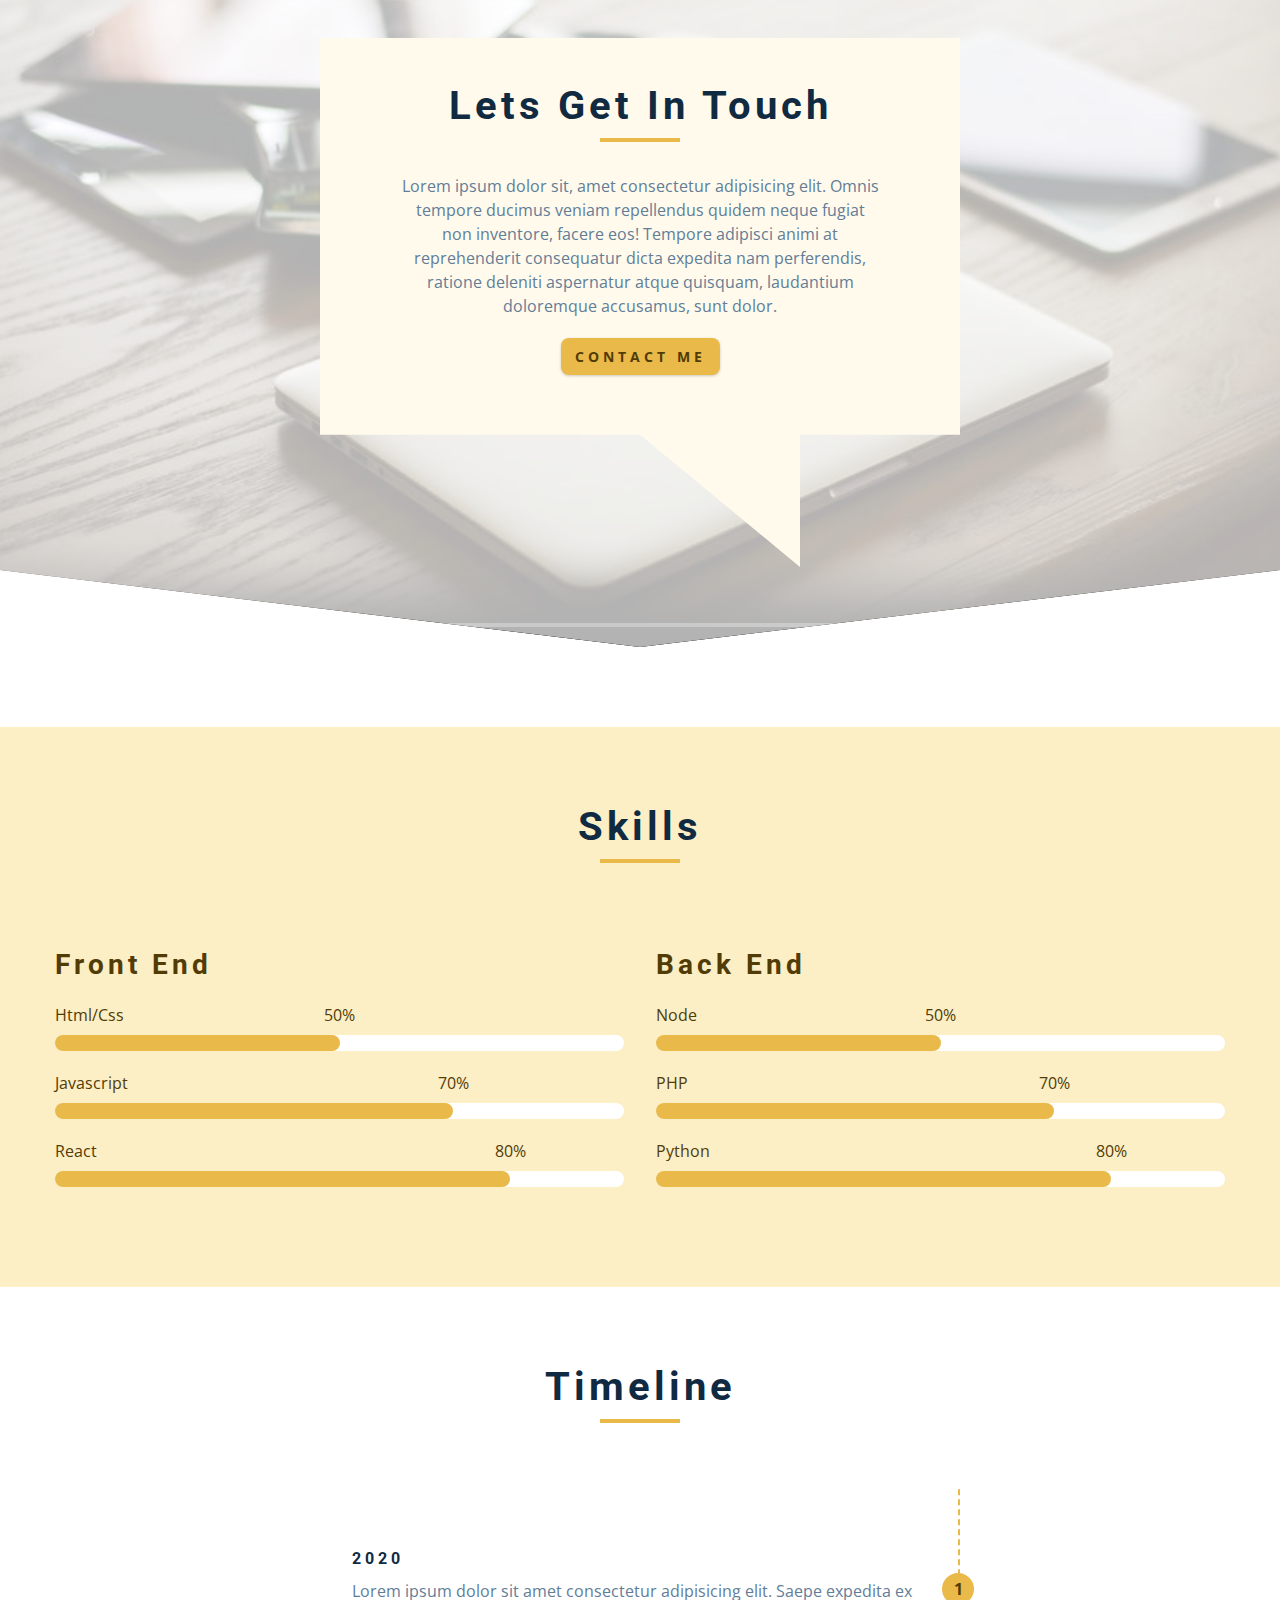
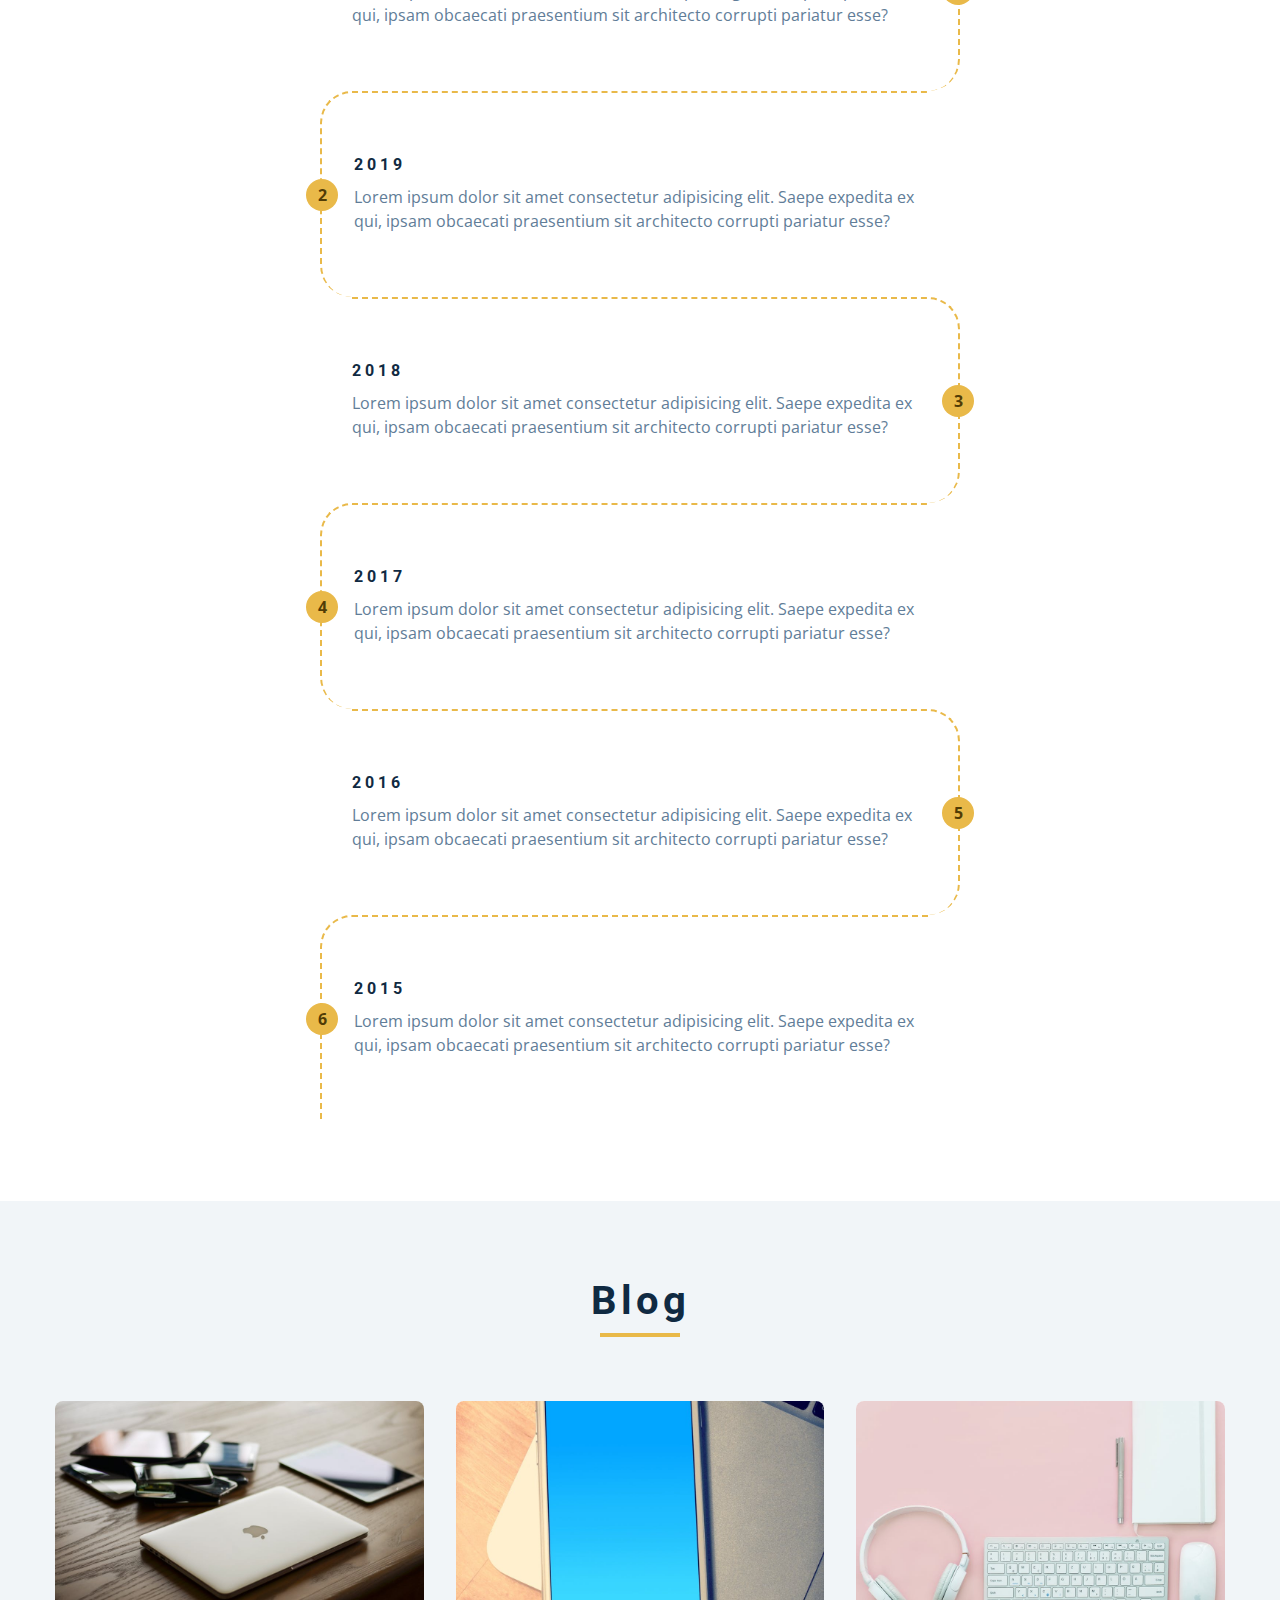
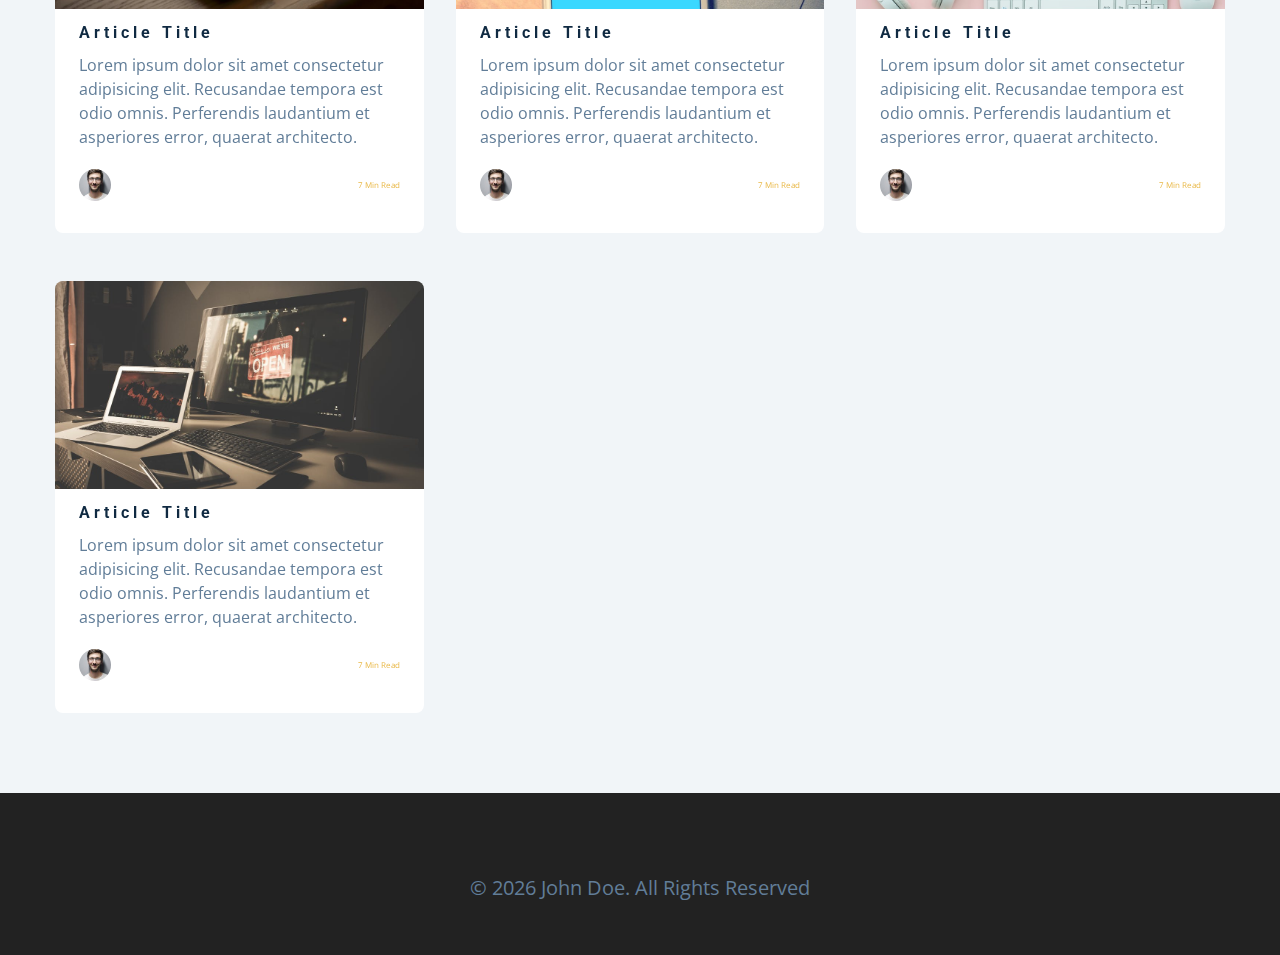
==== commit 5c1a7eb2: "name changed in home page" ====
--- a/index.html
+++ b/index.html
@@ -3,7 +3,7 @@
   <head>
     <meta charset="UTF-8" />
     <meta name="viewport" content="width=device-width, initial-scale=1.0" />
-    <title>John Doe || Home</title>
+    <title>Art Portfolio</title>
     <!-- font-awesome -->
     <link
       rel="stylesheet"
@@ -98,7 +98,7 @@
       <div class="section-center hero-center">
         <article class="hero-info">
           <div class="underline"></div>
-          <h1>i'm John</h1>
+          <h1>i'm Megha</h1>
           <h4>freelance web & mobile UX/UI designer</h4>
           <a href="contact.html" class="btn hero-btn">hire me</a>
           <!-- social icons -->
